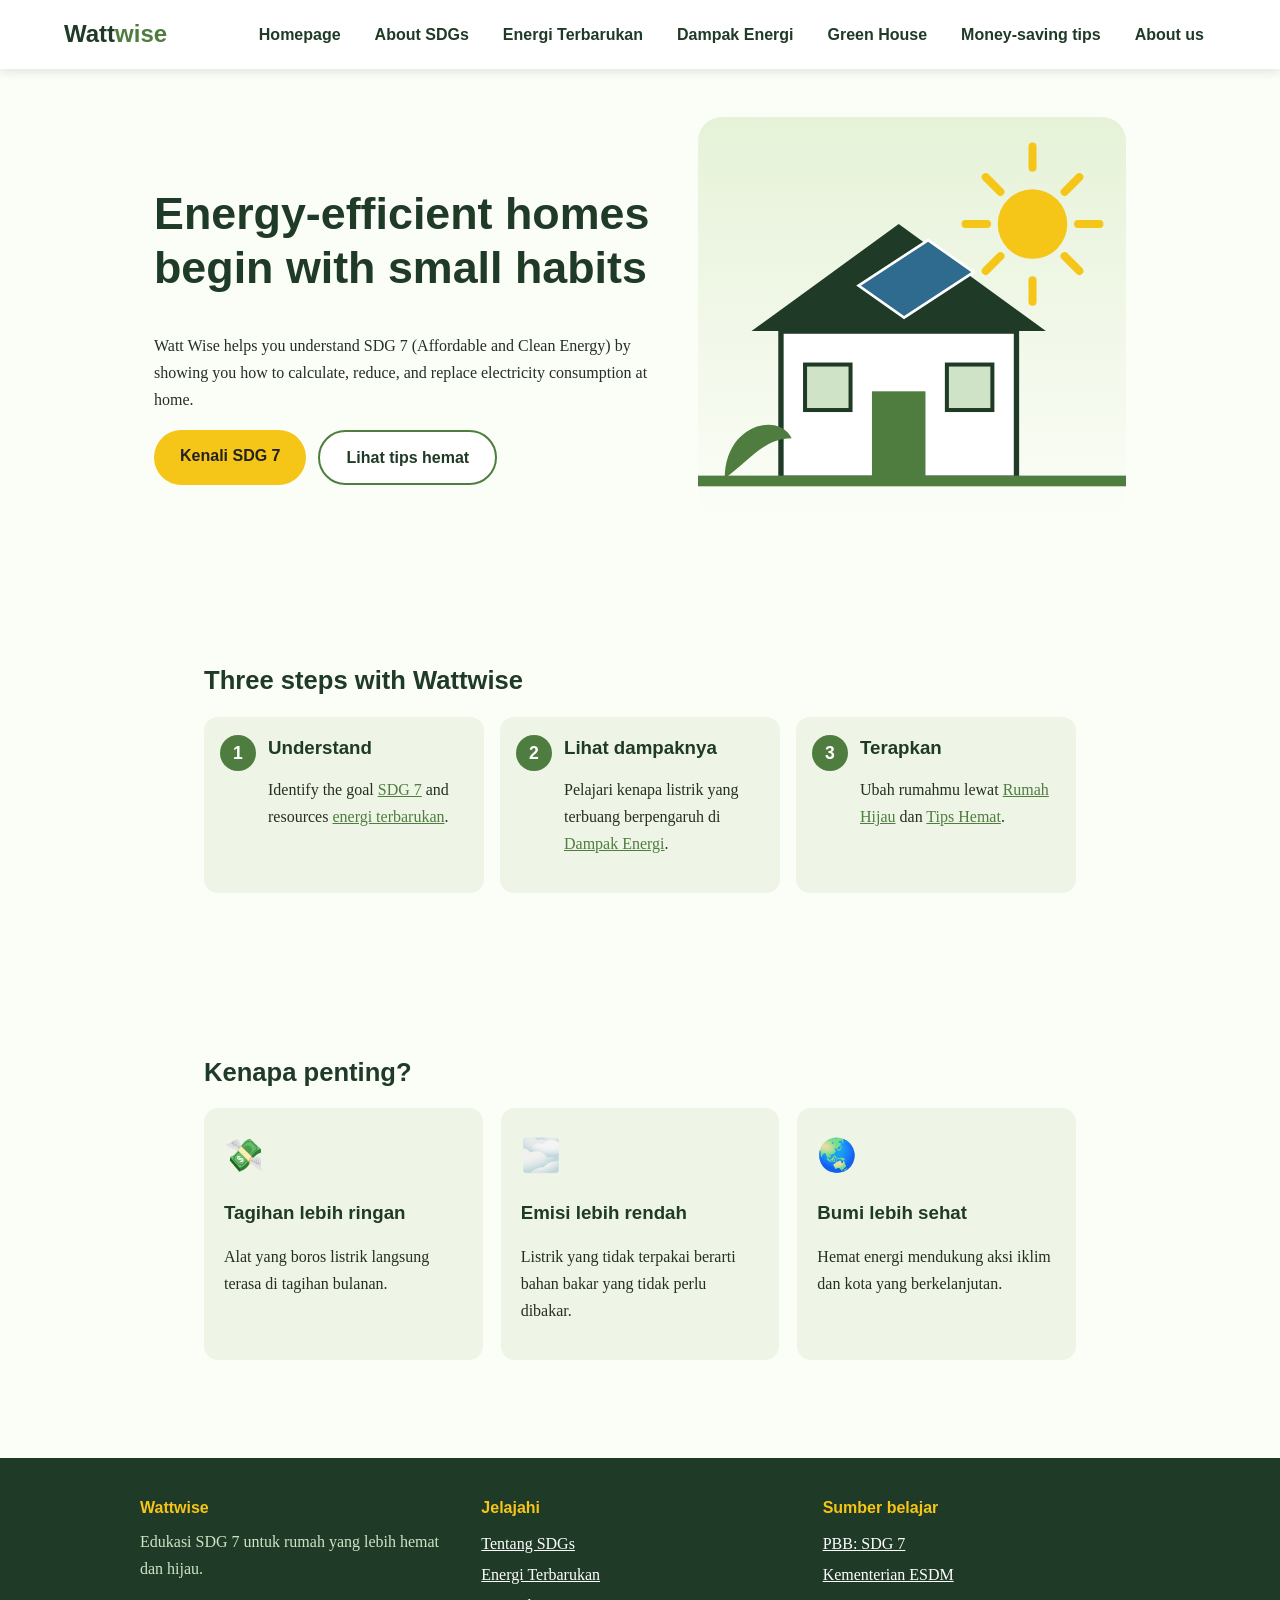
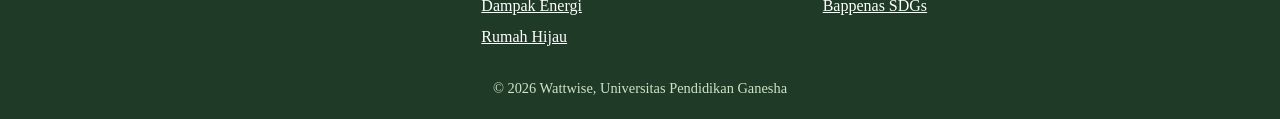
==== index.html @ ba2c08fd "spasi + english" ====
<!DOCTYPE html>
<html lang="eng">

<head>
    <meta charset="UTF-8">
    <meta name="viewport" content="width=device-width, initial-scale=1">
    <title>Homepage | Wattwise</title>
    <link rel="stylesheet" href="global.css">
    <link rel="stylesheet" href="home.css">
</head>

<body>
  <header class="nav">
    <a class="logo" href="index.html">Watt<span>wise</span></a>
    <input type="checkbox" id="mn" aria-label="Buka menu">
    <label for="mn" class="burger">☰ Menu</label>
    <nav>
      <a href="index.html">Homepage</a>
      <a href="tentang-sdg.html">About SDGs</a>
      <a href="energi-terbarukan.html">Energi Terbarukan</a>
      <a href="dampak.html">Dampak Energi</a>
      <a href="rumah-hijau.html">Green House</a>
      <a href="tips.html">Money-saving tips</a>
      <a href="tentang.html">About us</a>
    </nav>
  </header>

  <main>
    <section class="hero">
      <div class="ht">
        <h1>Energy-efficient homes begin with small habits</h1>
        <p>
          Watt Wise helps you understand SDG 7 (Affordable and Clean Energy)
          by showing you how to calculate, reduce, and replace electricity consumption at home.
        </p>
        <div class="pilih start">
          <a class="btn" href="tentang-sdg.html">Kenali SDG 7</a>
          <a class="btn alt" href="tips.html">Lihat tips hemat</a>
        </div>
      </div>

      <svg class="art" viewBox="0 0 320 300" role="img" aria-label="Rumah dengan panel surya, matahari, dan daun">
        <g class="rays" stroke="#f5c518" stroke-width="6" stroke-linecap="round">
          <line x1="250" y1="22" x2="250" y2="38" />
          <line x1="250" y1="122" x2="250" y2="138" />
          <line x1="200" y1="80" x2="216" y2="80" />
          <line x1="284" y1="80" x2="300" y2="80" />
          <line x1="215" y1="45" x2="226" y2="56" />
          <line x1="274" y1="104" x2="285" y2="115" />
          <line x1="285" y1="45" x2="274" y2="56" />
          <line x1="226" y1="104" x2="215" y2="115" />
        </g>
        <circle cx="250" cy="80" r="26" fill="#f5c518" />
        <polygon points="40,160 150,80 260,160" fill="#1f3a26" />
        <polygon points="120,126 172,92 206,116 154,150" fill="#2f6b8f" stroke="#fff" stroke-width="2" />
        <rect x="62" y="160" width="176" height="110" fill="#fff" stroke="#1f3a26" stroke-width="4" />
        <rect x="130" y="205" width="40" height="65" fill="#4f7d3f" />
        <rect x="80" y="185" width="34" height="34" fill="#cfe3c6" stroke="#1f3a26" stroke-width="3" />
        <rect x="186" y="185" width="34" height="34" fill="#cfe3c6" stroke="#1f3a26" stroke-width="3" />
        <path d="M20 270 C20 230 60 220 70 240 C50 240 40 255 20 270Z" fill="#4f7d3f" />
        <rect x="0" y="268" width="320" height="8" fill="#4f7d3f" />
      </svg>
    </section>

    <section>
      <h2>Three steps with Wattwise</h2>
      <ol class="steps">
        <li>
          <h3>Understand</h3>
          <p>
            Identify the goal <a href="tentang-sdg.html">SDG 7</a> and resources
            <a href="energi-terbarukan.html">energi terbarukan</a>.
          </p>
        </li>
        <li>
          <h3>Lihat dampaknya</h3>
          <p>Pelajari kenapa listrik yang terbuang berpengaruh di <a href="dampak.html">Dampak Energi</a>.</p>
        </li>
        <li>
          <h3>Terapkan</h3>
          <p>
            Ubah rumahmu lewat <a href="rumah-hijau.html">Rumah Hijau</a> dan
            <a href="tips.html">Tips Hemat</a>.
          </p>
        </li>
      </ol>
    </section>

    <section>
      <h2>Kenapa penting?</h2>
      <div class="grid">
        <div class="card">
          <span class="ico">💸</span>
          <h3>Tagihan lebih ringan</h3>
          <p>Alat yang boros listrik langsung terasa di tagihan bulanan.</p>
        </div>
        <div class="card">
          <span class="ico">🌫️</span>
          <h3>Emisi lebih rendah</h3>
          <p>Listrik yang tidak terpakai berarti bahan bakar yang tidak perlu dibakar.</p>
        </div>
        <div class="card">
          <span class="ico">🌏</span>
          <h3>Bumi lebih sehat</h3>
          <p>Hemat energi mendukung aksi iklim dan kota yang berkelanjutan.</p>
        </div>
      </div>
    </section>
  </main>

  <footer>
    <div class="fgrid">
      <div>
        <strong>Wattwise</strong>
        <p>Edukasi SDG 7 untuk rumah yang lebih hemat dan hijau.</p>
      </div>
      <div>
        <strong>Jelajahi</strong>
        <a href="tentang-sdg.html">Tentang SDGs</a>
        <a href="energi-terbarukan.html">Energi Terbarukan</a>
        <a href="dampak.html">Dampak Energi</a>
        <a href="rumah-hijau.html">Rumah Hijau</a>
      </div>
      <div>
        <strong>Sumber belajar</strong>
        <a href="https://sdgs.un.org/goals/goal7" target="_blank" rel="noopener">PBB: SDG 7</a>
        <a href="https://www.esdm.go.id" target="_blank" rel="noopener">Kementerian ESDM</a>
        <a href="https://sdgs.bappenas.go.id" target="_blank" rel="noopener">Bappenas SDGs</a>
      </div>
    </div>
    <p class="copy">© 2026 Wattwise, Universitas Pendidikan Ganesha</p>
  </footer>
</body>

</html>
---- global.css ----
:root{--g:#4f7d3f;--d:#1f3a26;--y:#f5c518;--l:#eef5e6;--c:#fbfdf7}
*{box-sizing:border-box}
body{margin:0;font-family:Georgia,serif;color:#243024;background:var(--c);line-height:1.7}
img,svg{max-width:100%;height:auto}
h1,h2,h3,.logo,nav a,.btn,.burger,summary{font-family:"Trebuchet MS",sans-serif}
h1,h2,h3{color:var(--d);line-height:1.2}
h1{font-size:2.3rem}
h2{font-size:1.6rem;margin-top:2em}
a{color:var(--g)}
.nav{display:flex;justify-content:space-between;align-items:center;flex-wrap:wrap;gap:8px;padding:14px 5%;background:#fff;position:sticky;top:0;z-index:100;box-shadow:0 2px 10px #1f3a2622}
.logo{font-weight:800;font-size:1.5rem;color:var(--d);text-decoration:none}
.logo span{color:var(--g)}
nav a{margin-left:6px;padding:8px 12px;border-radius:20px;color:var(--d);text-decoration:none;font-weight:600}
nav a:hover{background:var(--l)}
#mn,.burger{display:none}
.burger{cursor:pointer;font-weight:700;color:var(--d);padding:8px 14px;border:2px solid var(--g);border-radius:8px}
section{padding:48px 5%;max-width:1000px;margin:auto}
.btn{display:inline-block;background:var(--y);color:#222;padding:12px 26px;border:0;border-radius:30px;font-size:1rem;font-weight:700;text-decoration:none;cursor:pointer;transition:transform .15s,box-shadow .15s}
.btn:hover{transform:translateY(-2px);box-shadow:0 6px 14px #f5c51888}
.btn.alt{background:#fff;border:2px solid var(--g);color:var(--d)}
.note{background:var(--l);border-left:4px solid var(--g);padding:10px 14px;border-radius:0 8px 8px 0}
details{background:#fff;border:2px solid var(--l);border-radius:12px;margin:10px 0;padding:4px 16px}
details[open]{border-color:var(--g)}
summary{cursor:pointer;padding:10px 0;font-weight:600;color:var(--d)}
summary b{color:var(--g);margin-right:8px}
.ico{font-size:2rem;display:block}
footer{background:var(--d);color:#fff;padding:36px 5% 18px;margin-top:50px}
.fgrid{display:grid;grid-template-columns:repeat(auto-fit,minmax(200px,1fr));gap:24px;max-width:1000px;margin:auto}
footer strong{display:block;margin-bottom:6px;color:var(--y);font-family:"Trebuchet MS",sans-serif}
footer p{margin:0;color:#cfe3c6}
footer a{display:block;color:#fff;padding:2px 0}
.copy{text-align:center;margin-top:24px!important;font-size:.9rem}
a:focus-visible,button:focus-visible,input:focus-visible,summary:focus-visible,.burger:focus-visible{outline:3px solid var(--y);outline-offset:2px}
@media(max-width:860px){
 .burger{display:inline-block}
 .nav nav{display:none;width:100%;order:3}
 #mn:checked~nav{display:block}
 nav a{display:block;margin:0;padding:12px 0;border-radius:0;border-top:1px solid #dbe6d4}
 section{padding:32px 5%}
 h1{font-size:1.8rem}
}
---- home.css ----
.hero{display:grid;grid-template-columns:1.2fr 1fr;gap:30px;align-items:center;max-width:1100px}
.hero h1{font-size:2.8rem}
.start{justify-content:flex-start!important}
.art{width:100%;background:linear-gradient(#e6f2d8,#fbfdf7);border-radius:24px}
.rays{transform-box:fill-box;transform-origin:center;animation:putar 24s linear infinite}
@keyframes putar{to{transform:rotate(360deg)}}
.steps{list-style:none;padding:0;display:grid;grid-template-columns:repeat(auto-fit,minmax(220px,1fr));gap:16px;counter-reset:s}
.steps li{counter-increment:s;background:var(--l);border-radius:14px;padding:20px 20px 20px 64px;position:relative}
.steps li::before{content:counter(s);position:absolute;left:16px;top:18px;width:36px;height:36px;border-radius:50%;background:var(--g);color:#fff;display:grid;place-items:center;font:700 1.1rem "Trebuchet MS",sans-serif}
.steps h3{margin:0 0 4px}
.grid{display:grid;grid-template-columns:repeat(auto-fit,minmax(220px,1fr));gap:18px}
.card{background:var(--l);border-radius:14px;padding:20px;transition:transform .2s}
.card:hover{transform:translateY(-4px)}
.ajak{text-align:center;background:var(--l);border-radius:16px;margin:20px auto}
.pilih{display:flex;gap:12px;justify-content:center;flex-wrap:wrap}
@media(max-width:700px){.hero{grid-template-columns:1fr}.hero h1{font-size:2rem}.art{max-width:360px;margin:auto}}
@media(prefers-reduced-motion:reduce){.rays{animation:none}.card:hover,.btn:hover{transform:none}}
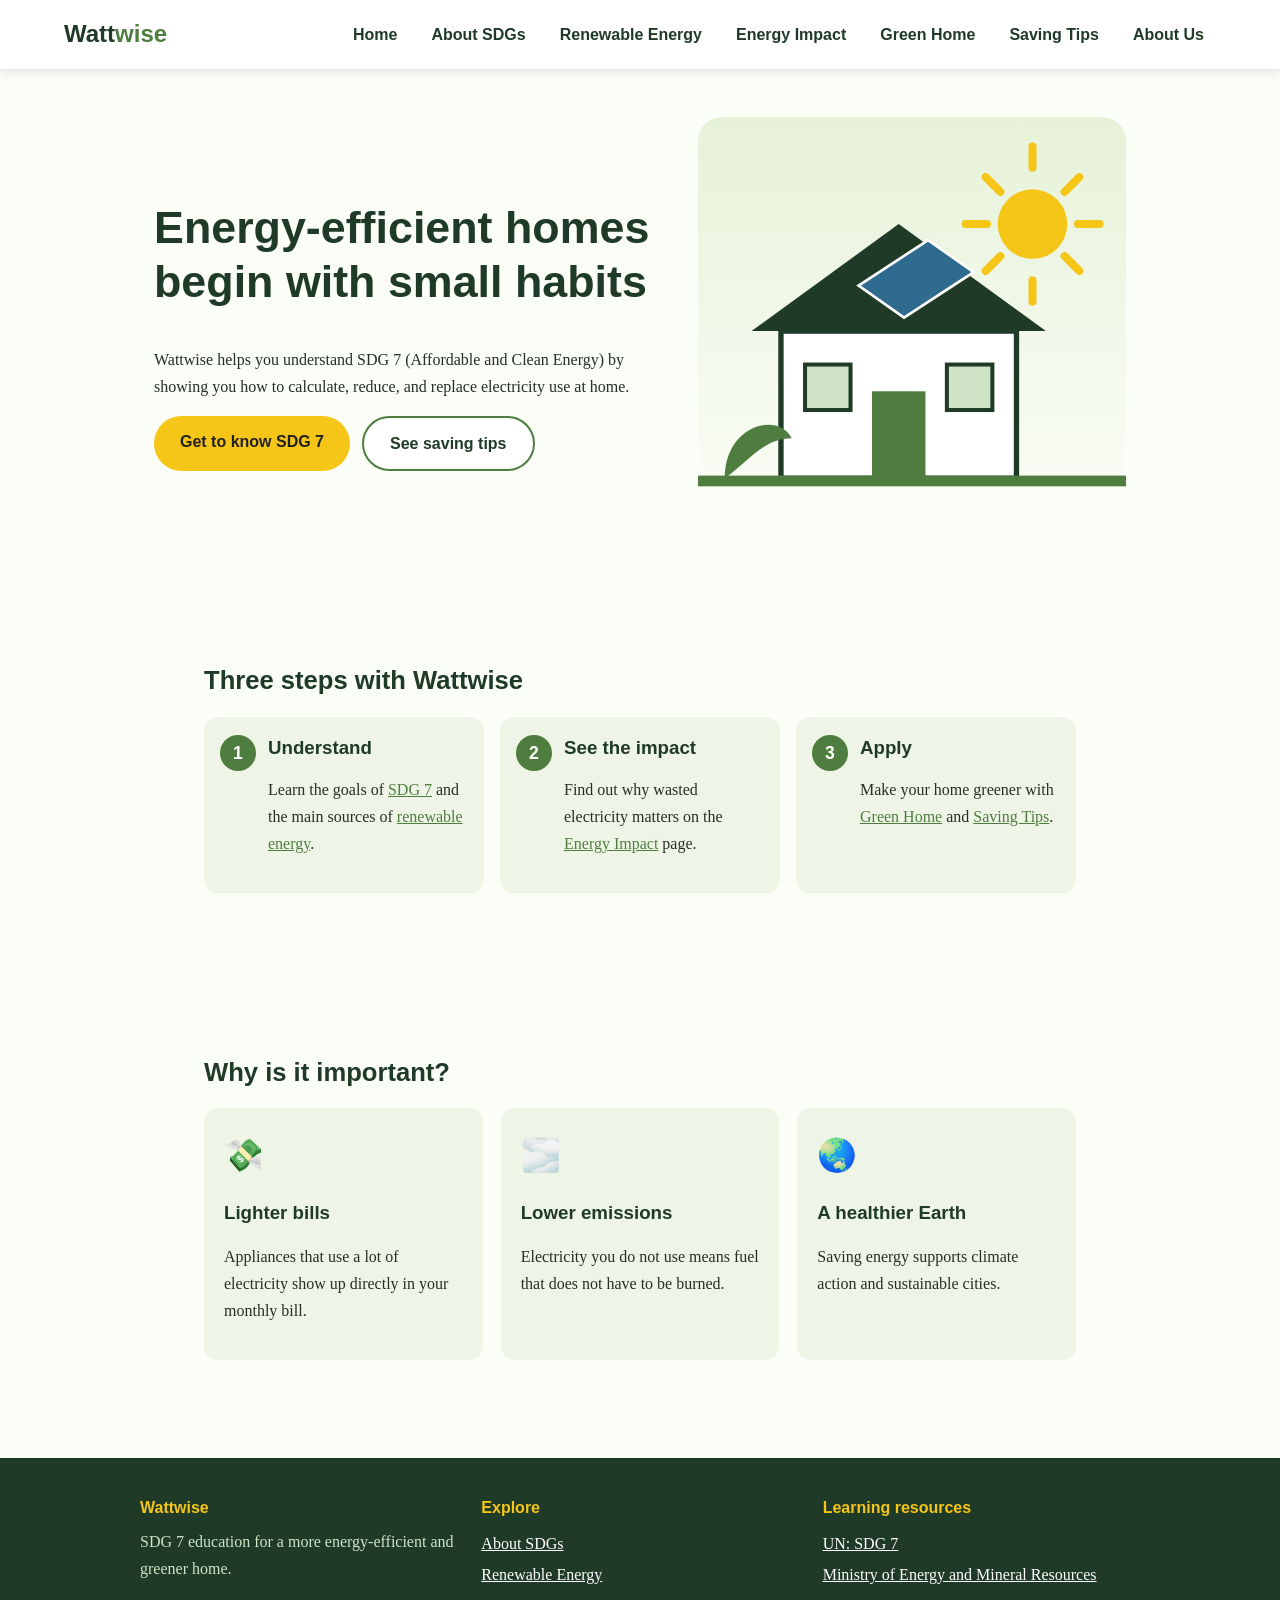
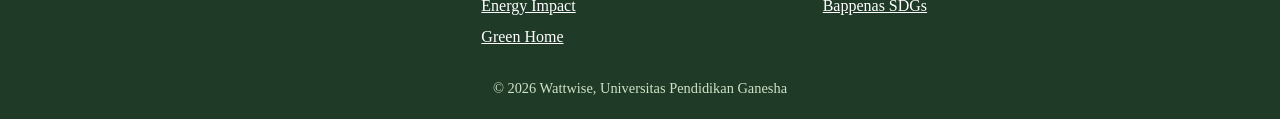
==== commit 39f08459: "translate homepage" ====
--- a/index.html
+++ b/index.html
@@ -1,27 +1,27 @@
 <!DOCTYPE html>
-<html lang="eng">
+<html lang="en">
 
 <head>
-    <meta charset="UTF-8">
-    <meta name="viewport" content="width=device-width, initial-scale=1">
-    <title>Homepage | Wattwise</title>
-    <link rel="stylesheet" href="global.css">
-    <link rel="stylesheet" href="home.css">
+  <meta charset="UTF-8">
+  <meta name="viewport" content="width=device-width, initial-scale=1">
+  <title>Home | Wattwise</title>
+  <link rel="stylesheet" href="global.css">
+  <link rel="stylesheet" href="home.css">
 </head>
 
 <body>
   <header class="nav">
     <a class="logo" href="index.html">Watt<span>wise</span></a>
-    <input type="checkbox" id="mn" aria-label="Buka menu">
+    <input type="checkbox" id="mn" aria-label="Open menu">
     <label for="mn" class="burger">☰ Menu</label>
     <nav>
-      <a href="index.html">Homepage</a>
+      <a href="index.html">Home</a>
       <a href="tentang-sdg.html">About SDGs</a>
-      <a href="energi-terbarukan.html">Energi Terbarukan</a>
-      <a href="dampak.html">Dampak Energi</a>
-      <a href="rumah-hijau.html">Green House</a>
-      <a href="tips.html">Money-saving tips</a>
-      <a href="tentang.html">About us</a>
+      <a href="energi-terbarukan.html">Renewable Energy</a>
+      <a href="dampak.html">Energy Impact</a>
+      <a href="rumah-hijau.html">Green Home</a>
+      <a href="tips.html">Saving Tips</a>
+      <a href="tentang.html">About Us</a>
     </nav>
   </header>
 
@@ -30,16 +30,16 @@
       <div class="ht">
         <h1>Energy-efficient homes begin with small habits</h1>
         <p>
-          Watt Wise helps you understand SDG 7 (Affordable and Clean Energy)
-          by showing you how to calculate, reduce, and replace electricity consumption at home.
+          Wattwise helps you understand SDG 7 (Affordable and Clean Energy)
+          by showing you how to calculate, reduce, and replace electricity use at home.
         </p>
         <div class="pilih start">
-          <a class="btn" href="tentang-sdg.html">Kenali SDG 7</a>
-          <a class="btn alt" href="tips.html">Lihat tips hemat</a>
+          <a class="btn" href="tentang-sdg.html">Get to know SDG 7</a>
+          <a class="btn alt" href="tips.html">See saving tips</a>
         </div>
       </div>
 
-      <svg class="art" viewBox="0 0 320 300" role="img" aria-label="Rumah dengan panel surya, matahari, dan daun">
+      <svg class="art" viewBox="0 0 320 300" role="img" aria-label="A house with solar panels, a sun, and a leaf">
         <g class="rays" stroke="#f5c518" stroke-width="6" stroke-linecap="round">
           <line x1="250" y1="22" x2="250" y2="38" />
           <line x1="250" y1="122" x2="250" y2="138" />
@@ -68,41 +68,41 @@
         <li>
           <h3>Understand</h3>
           <p>
-            Identify the goal <a href="tentang-sdg.html">SDG 7</a> and resources
-            <a href="energi-terbarukan.html">energi terbarukan</a>.
+            Learn the goals of <a href="tentang-sdg.html">SDG 7</a> and the main sources of
+            <a href="energi-terbarukan.html">renewable energy</a>.
           </p>
         </li>
         <li>
-          <h3>Lihat dampaknya</h3>
-          <p>Pelajari kenapa listrik yang terbuang berpengaruh di <a href="dampak.html">Dampak Energi</a>.</p>
+          <h3>See the impact</h3>
+          <p>Find out why wasted electricity matters on the <a href="dampak.html">Energy Impact</a> page.</p>
         </li>
         <li>
-          <h3>Terapkan</h3>
+          <h3>Apply</h3>
           <p>
-            Ubah rumahmu lewat <a href="rumah-hijau.html">Rumah Hijau</a> dan
-            <a href="tips.html">Tips Hemat</a>.
+            Make your home greener with <a href="rumah-hijau.html">Green Home</a> and
+            <a href="tips.html">Saving Tips</a>.
           </p>
         </li>
       </ol>
     </section>
 
     <section>
-      <h2>Kenapa penting?</h2>
+      <h2>Why is it important?</h2>
       <div class="grid">
         <div class="card">
           <span class="ico">💸</span>
-          <h3>Tagihan lebih ringan</h3>
-          <p>Alat yang boros listrik langsung terasa di tagihan bulanan.</p>
+          <h3>Lighter bills</h3>
+          <p>Appliances that use a lot of electricity show up directly in your monthly bill.</p>
         </div>
         <div class="card">
           <span class="ico">🌫️</span>
-          <h3>Emisi lebih rendah</h3>
-          <p>Listrik yang tidak terpakai berarti bahan bakar yang tidak perlu dibakar.</p>
+          <h3>Lower emissions</h3>
+          <p>Electricity you do not use means fuel that does not have to be burned.</p>
         </div>
         <div class="card">
           <span class="ico">🌏</span>
-          <h3>Bumi lebih sehat</h3>
-          <p>Hemat energi mendukung aksi iklim dan kota yang berkelanjutan.</p>
+          <h3>A healthier Earth</h3>
+          <p>Saving energy supports climate action and sustainable cities.</p>
         </div>
       </div>
     </section>
@@ -112,19 +112,19 @@
     <div class="fgrid">
       <div>
         <strong>Wattwise</strong>
-        <p>Edukasi SDG 7 untuk rumah yang lebih hemat dan hijau.</p>
+        <p>SDG 7 education for a more energy-efficient and greener home.</p>
       </div>
       <div>
-        <strong>Jelajahi</strong>
-        <a href="tentang-sdg.html">Tentang SDGs</a>
-        <a href="energi-terbarukan.html">Energi Terbarukan</a>
-        <a href="dampak.html">Dampak Energi</a>
-        <a href="rumah-hijau.html">Rumah Hijau</a>
+        <strong>Explore</strong>
+        <a href="tentang-sdg.html">About SDGs</a>
+        <a href="energi-terbarukan.html">Renewable Energy</a>
+        <a href="dampak.html">Energy Impact</a>
+        <a href="rumah-hijau.html">Green Home</a>
       </div>
       <div>
-        <strong>Sumber belajar</strong>
-        <a href="https://sdgs.un.org/goals/goal7" target="_blank" rel="noopener">PBB: SDG 7</a>
-        <a href="https://www.esdm.go.id" target="_blank" rel="noopener">Kementerian ESDM</a>
+        <strong>Learning resources</strong>
+        <a href="https://sdgs.un.org/goals/goal7" target="_blank" rel="noopener">UN: SDG 7</a>
+        <a href="https://www.esdm.go.id" target="_blank" rel="noopener">Ministry of Energy and Mineral Resources</a>
         <a href="https://sdgs.bappenas.go.id" target="_blank" rel="noopener">Bappenas SDGs</a>
       </div>
     </div>
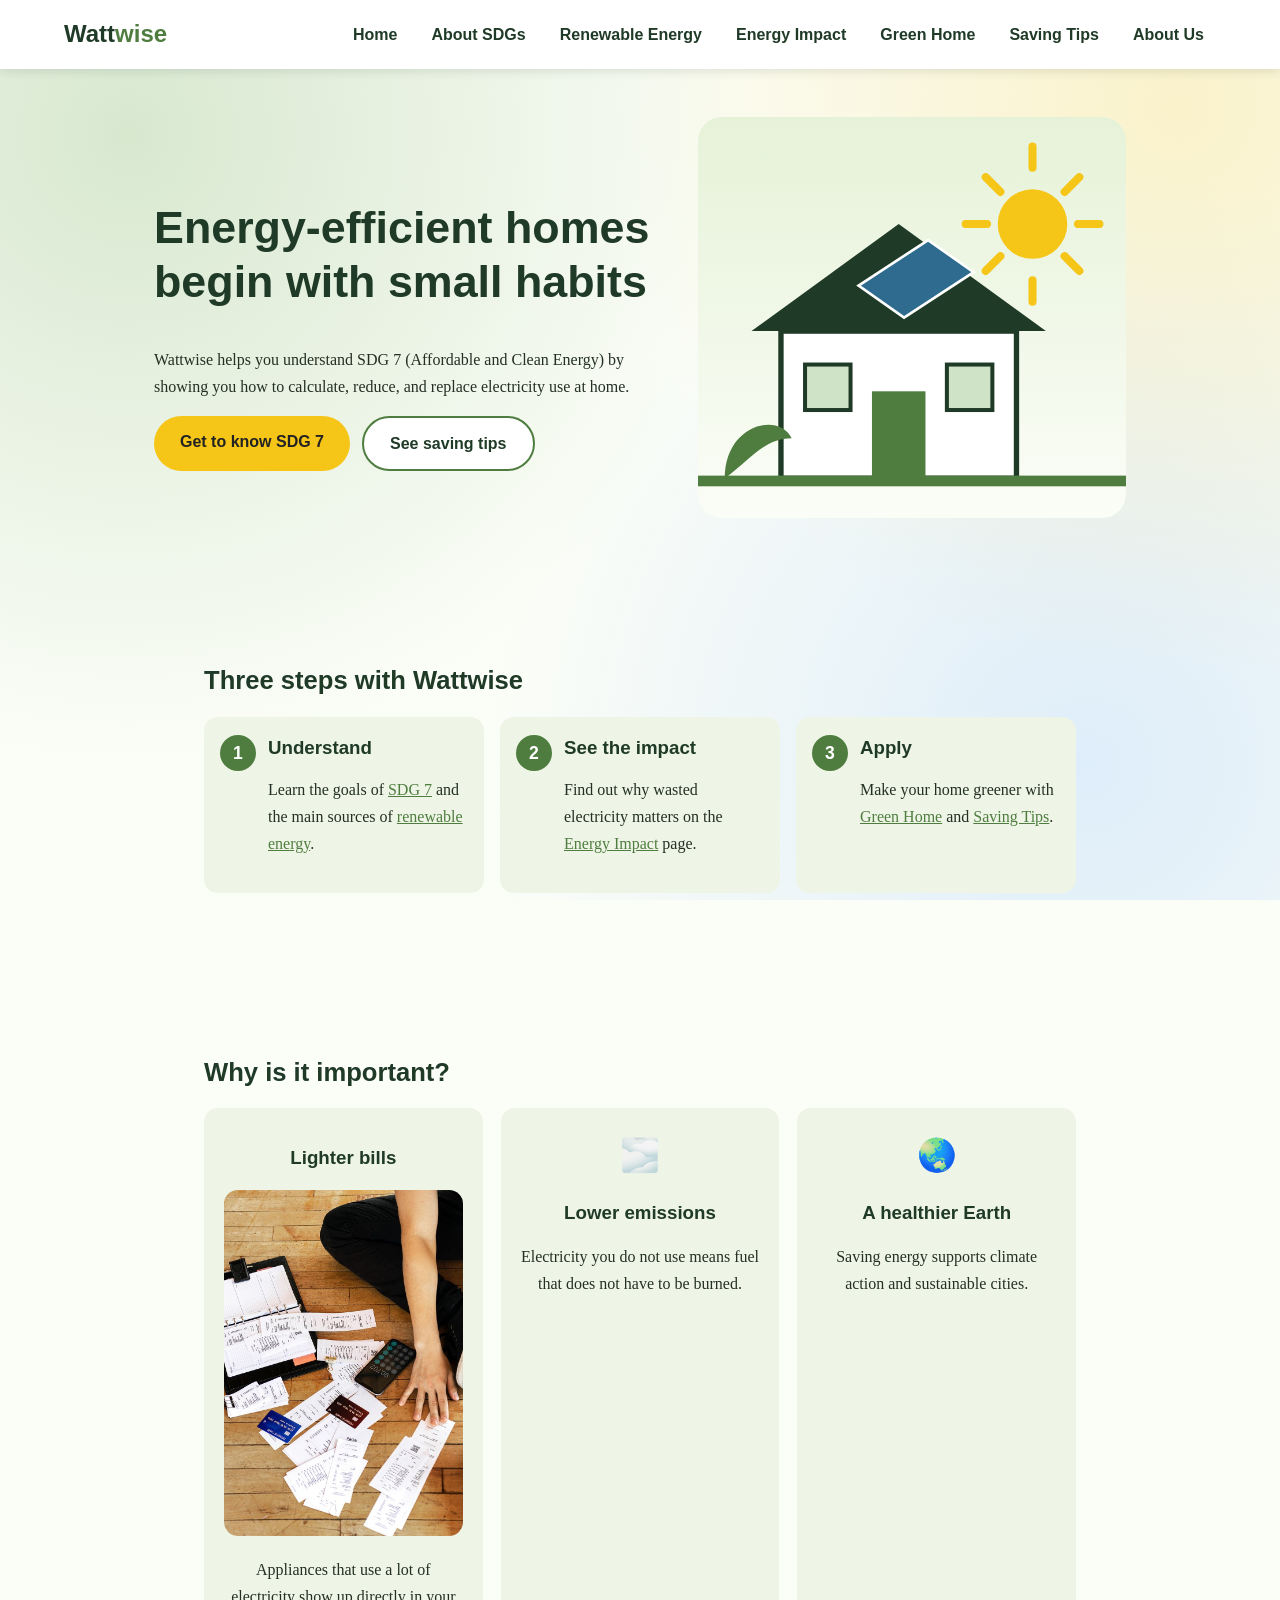
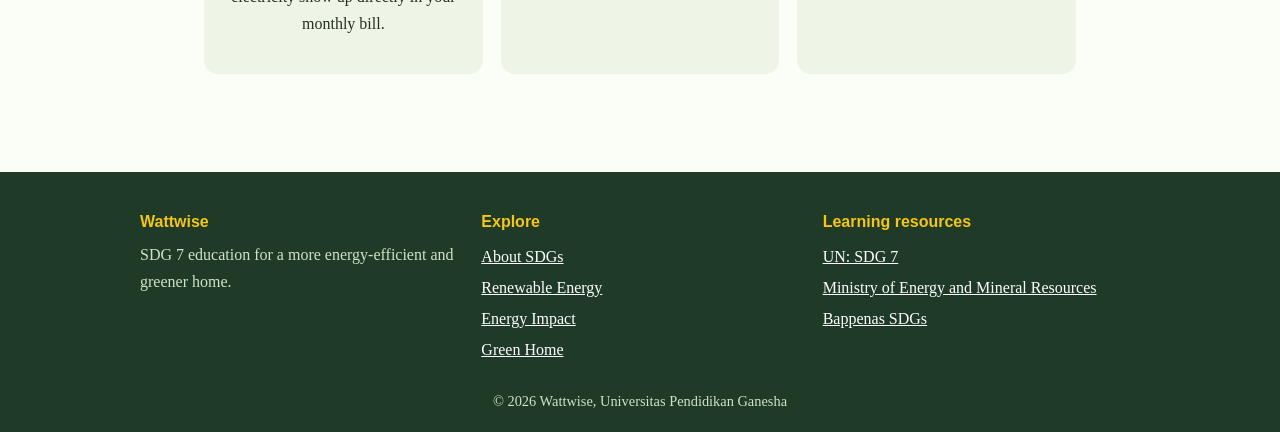
==== commit 133e0245: "tambah gambar" ====
--- a/index.html
+++ b/index.html
@@ -90,8 +90,8 @@
       <h2>Why is it important?</h2>
       <div class="grid">
         <div class="card">
-          <span class="ico">💸</span>
           <h3>Lighter bills</h3>
+          <img class="foto" src="pay bills.jpg" alt="pay bills">
           <p>Appliances that use a lot of electricity show up directly in your monthly bill.</p>
         </div>
         <div class="card">
--- a/home.css
+++ b/home.css
@@ -1,17 +1,150 @@
-.hero{display:grid;grid-template-columns:1.2fr 1fr;gap:30px;align-items:center;max-width:1100px}
-.hero h1{font-size:2.8rem}
-.start{justify-content:flex-start!important}
-.art{width:100%;background:linear-gradient(#e6f2d8,#fbfdf7);border-radius:24px}
-.rays{transform-box:fill-box;transform-origin:center;animation:putar 24s linear infinite}
-@keyframes putar{to{transform:rotate(360deg)}}
-.steps{list-style:none;padding:0;display:grid;grid-template-columns:repeat(auto-fit,minmax(220px,1fr));gap:16px;counter-reset:s}
-.steps li{counter-increment:s;background:var(--l);border-radius:14px;padding:20px 20px 20px 64px;position:relative}
-.steps li::before{content:counter(s);position:absolute;left:16px;top:18px;width:36px;height:36px;border-radius:50%;background:var(--g);color:#fff;display:grid;place-items:center;font:700 1.1rem "Trebuchet MS",sans-serif}
-.steps h3{margin:0 0 4px}
-.grid{display:grid;grid-template-columns:repeat(auto-fit,minmax(220px,1fr));gap:18px}
-.card{background:var(--l);border-radius:14px;padding:20px;transition:transform .2s}
-.card:hover{transform:translateY(-4px)}
-.ajak{text-align:center;background:var(--l);border-radius:16px;margin:20px auto}
-.pilih{display:flex;gap:12px;justify-content:center;flex-wrap:wrap}
-@media(max-width:700px){.hero{grid-template-columns:1fr}.hero h1{font-size:2rem}.art{max-width:360px;margin:auto}}
-@media(prefers-reduced-motion:reduce){.rays{animation:none}.card:hover,.btn:hover{transform:none}}
+body {
+  background:
+    radial-gradient(circle at 10% 15%, rgba(207, 227, 198, 0.8), transparent 45%),
+    radial-gradient(circle at 92% 12%, rgba(245, 197, 24, 0.2), transparent 40%),
+    radial-gradient(circle at 85% 85%, rgba(168, 208, 255, 0.35), transparent 45%),
+    #fbfdf7;
+  background-attachment: fixed;
+}
+/* ===== Hero ===== */
+.hero {
+  display: grid;
+  grid-template-columns: 1.2fr 1fr;
+  gap: 30px;
+  align-items: center;
+  max-width: 1100px;
+}
+
+.hero h1 {
+  font-size: 2.8rem;
+}
+
+.start {
+  justify-content: flex-start !important;
+}
+
+.art {
+  width: 100%;
+  background: linear-gradient(#e6f2d8, #fbfdf7);
+  border-radius: 24px;
+}
+
+/* Rotating sun rays */
+.rays {
+  transform-box: fill-box;
+  transform-origin: center;
+  animation: putar 24s linear infinite;
+}
+
+@keyframes putar {
+  to {
+    transform: rotate(360deg);
+  }
+}
+
+/* ===== Three steps ===== */
+.steps {
+  list-style: none;
+  padding: 0;
+  display: grid;
+  grid-template-columns: repeat(auto-fit, minmax(220px, 1fr));
+  gap: 16px;
+  counter-reset: s;
+}
+
+.steps li {
+  counter-increment: s;
+  background: var(--l);
+  border-radius: 14px;
+  padding: 20px 20px 20px 64px;
+  position: relative;
+}
+
+.steps li::before {
+  content: counter(s);
+  position: absolute;
+  left: 16px;
+  top: 18px;
+  width: 36px;
+  height: 36px;
+  border-radius: 50%;
+  background: var(--g);
+  color: #fff;
+  display: grid;
+  place-items: center;
+  font: 700 1.1rem "Trebuchet MS", sans-serif;
+}
+
+.steps h3 {
+  margin: 0 0 4px;
+}
+
+/* ===== Why it matters (cards) ===== */
+.grid {
+  display: grid;
+  grid-template-columns: repeat(auto-fit, minmax(220px, 1fr));
+  gap: 18px;
+}
+
+.foto {
+  width: 100%;
+  max-width: 480px;
+  border-radius: 14px;
+  display: block;
+  margin: 20px 0;
+}
+
+.card {
+  background: var(--l);
+  border-radius: 14px;
+  padding: 20px;
+  transition: transform 0.2s;
+  text-align: center;
+}
+
+.card:hover {
+  transform: translateY(-4px);
+}
+
+/* ===== Call-to-action box and buttons row ===== */
+.ajak {
+  text-align: center;
+  background: var(--l);
+  border-radius: 16px;
+  margin: 20px auto;
+}
+
+.pilih {
+  display: flex;
+  gap: 12px;
+  justify-content: center;
+  flex-wrap: wrap;
+}
+
+/* ===== Responsive ===== */
+@media (max-width: 700px) {
+  .hero {
+    grid-template-columns: 1fr;
+  }
+
+  .hero h1 {
+    font-size: 2rem;
+  }
+
+  .art {
+    max-width: 360px;
+    margin: auto;
+  }
+}
+
+/* ===== Accessibility: reduce motion ===== */
+@media (prefers-reduced-motion: reduce) {
+  .rays {
+    animation: none;
+  }
+
+  .card:hover,
+  .btn:hover {
+    transform: none;
+  }
+}
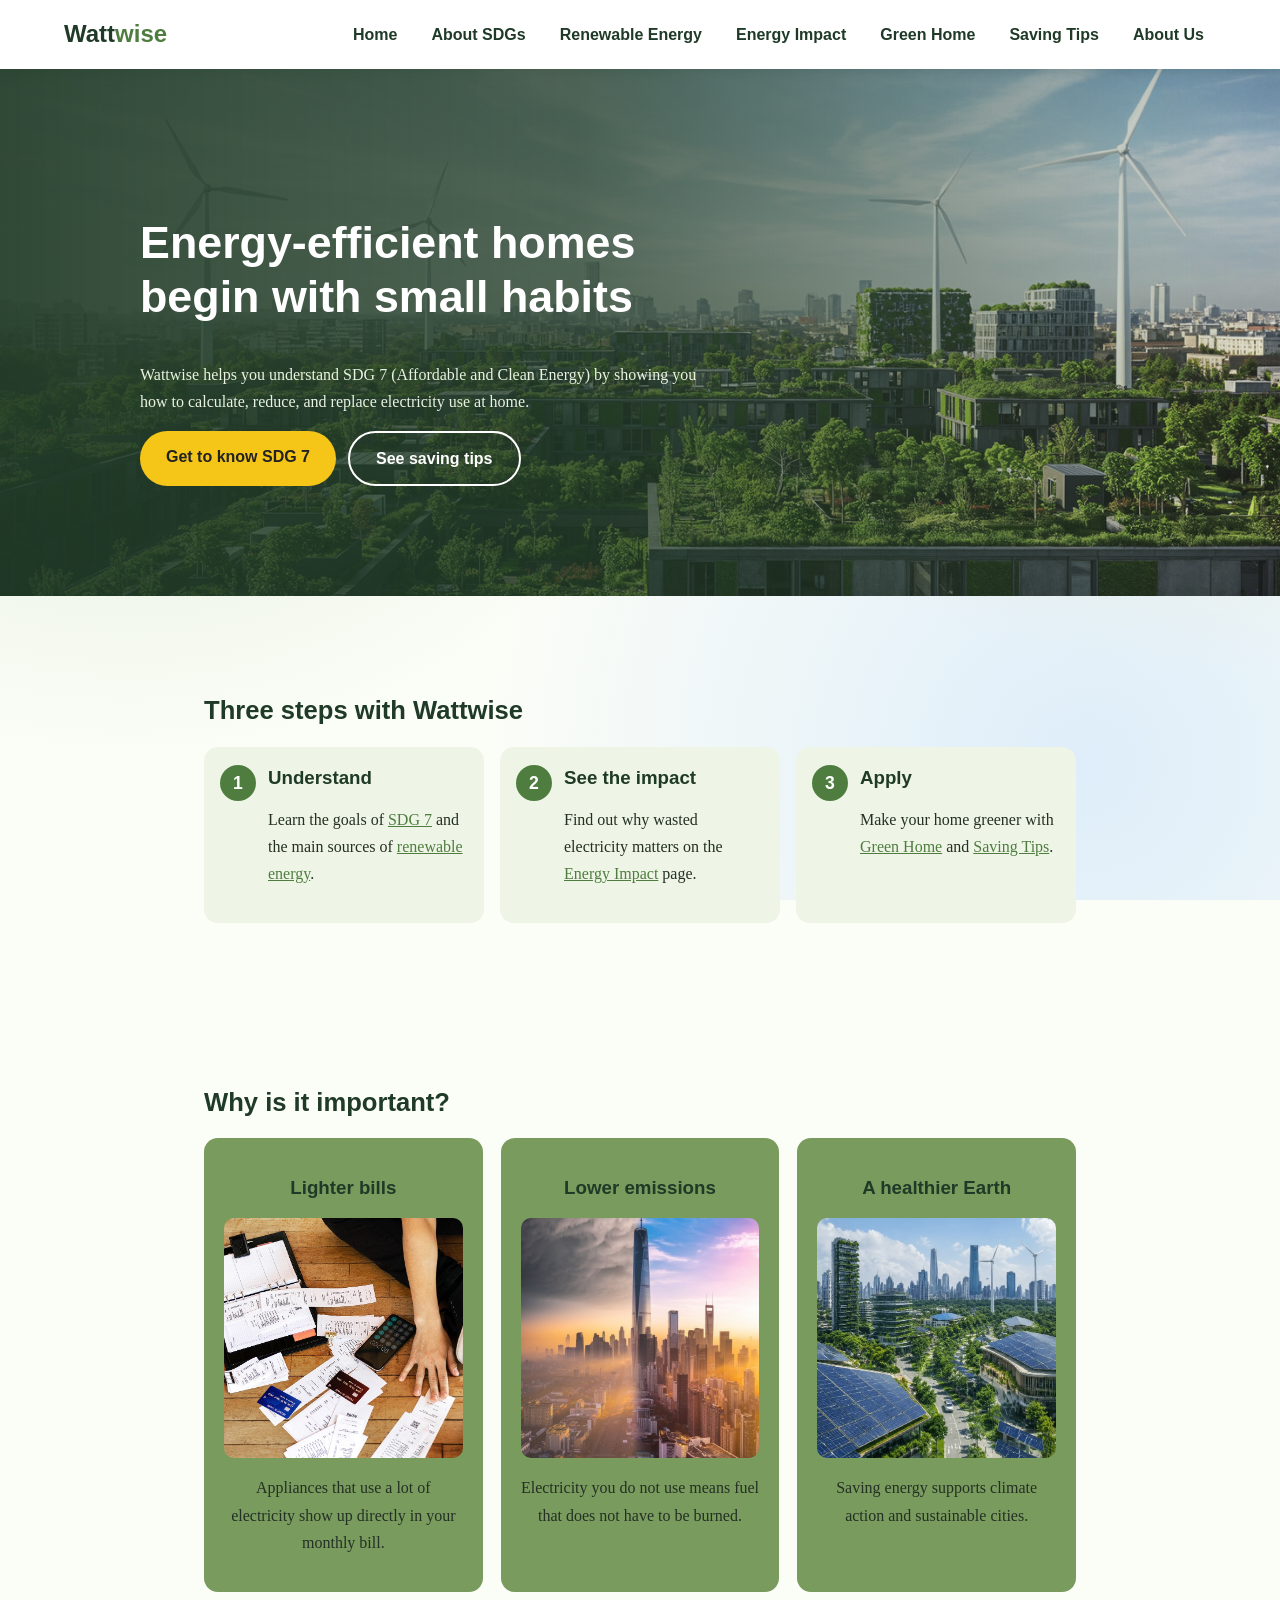
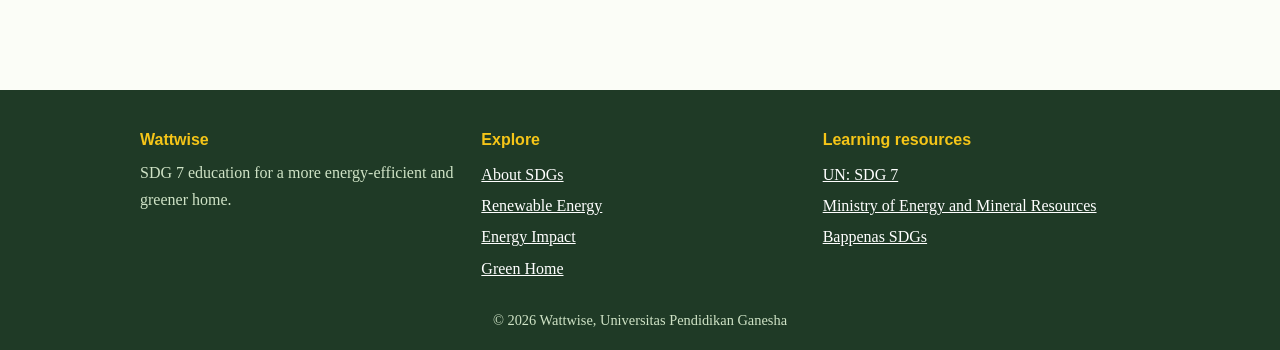
==== commit c15cf332: "background revision" ====
--- a/index.html
+++ b/index.html
@@ -38,28 +38,6 @@
           <a class="btn alt" href="tips.html">See saving tips</a>
         </div>
       </div>
-
-      <svg class="art" viewBox="0 0 320 300" role="img" aria-label="A house with solar panels, a sun, and a leaf">
-        <g class="rays" stroke="#f5c518" stroke-width="6" stroke-linecap="round">
-          <line x1="250" y1="22" x2="250" y2="38" />
-          <line x1="250" y1="122" x2="250" y2="138" />
-          <line x1="200" y1="80" x2="216" y2="80" />
-          <line x1="284" y1="80" x2="300" y2="80" />
-          <line x1="215" y1="45" x2="226" y2="56" />
-          <line x1="274" y1="104" x2="285" y2="115" />
-          <line x1="285" y1="45" x2="274" y2="56" />
-          <line x1="226" y1="104" x2="215" y2="115" />
-        </g>
-        <circle cx="250" cy="80" r="26" fill="#f5c518" />
-        <polygon points="40,160 150,80 260,160" fill="#1f3a26" />
-        <polygon points="120,126 172,92 206,116 154,150" fill="#2f6b8f" stroke="#fff" stroke-width="2" />
-        <rect x="62" y="160" width="176" height="110" fill="#fff" stroke="#1f3a26" stroke-width="4" />
-        <rect x="130" y="205" width="40" height="65" fill="#4f7d3f" />
-        <rect x="80" y="185" width="34" height="34" fill="#cfe3c6" stroke="#1f3a26" stroke-width="3" />
-        <rect x="186" y="185" width="34" height="34" fill="#cfe3c6" stroke="#1f3a26" stroke-width="3" />
-        <path d="M20 270 C20 230 60 220 70 240 C50 240 40 255 20 270Z" fill="#4f7d3f" />
-        <rect x="0" y="268" width="320" height="8" fill="#4f7d3f" />
-      </svg>
     </section>
 
     <section>
@@ -95,13 +73,13 @@
           <p>Appliances that use a lot of electricity show up directly in your monthly bill.</p>
         </div>
         <div class="card">
-          <span class="ico">🌫️</span>
           <h3>Lower emissions</h3>
+          <img class="foto" src="air polution.jpg" alt="air polution">
           <p>Electricity you do not use means fuel that does not have to be burned.</p>
         </div>
         <div class="card">
-          <span class="ico">🌏</span>
           <h3>A healthier Earth</h3>
+          <img class="foto" src="sustainable city.jpg" alt="air polution">
           <p>Saving energy supports climate action and sustainable cities.</p>
         </div>
       </div>
--- a/home.css
+++ b/home.css
@@ -1,3 +1,4 @@
+/* ===== Page background ===== */
 body {
   background:
     radial-gradient(circle at 10% 15%, rgba(207, 227, 198, 0.8), transparent 45%),
@@ -6,40 +7,41 @@
     #fbfdf7;
   background-attachment: fixed;
 }
+
 /* ===== Hero ===== */
 .hero {
-  display: grid;
-  grid-template-columns: 1.2fr 1fr;
-  gap: 30px;
+  display: flex;
   align-items: center;
-  max-width: 1100px;
+  min-height: 520px;
+  max-width: none;
+  margin: 0;
+  padding: 110px max(5%, calc((100vw - 1000px) / 2));
+  background:
+    linear-gradient(90deg, rgba(31, 58, 38, 0.92) 0%, rgba(31, 58, 38, 0.75) 45%, rgba(31, 58, 38, 0.1) 100%),
+    url("background.jpg") center / cover no-repeat;
+}
+
+.ht {
+  max-width: 560px;
 }
 
 .hero h1 {
   font-size: 2.8rem;
+  color: #fff;
+}
+
+.hero p {
+  color: #e8f3e0;
+}
+
+.hero .btn.alt {
+  background: transparent;
+  border-color: #fff;
+  color: #fff;
 }
 
 .start {
   justify-content: flex-start !important;
-}
-
-.art {
-  width: 100%;
-  background: linear-gradient(#e6f2d8, #fbfdf7);
-  border-radius: 24px;
-}
-
-/* Rotating sun rays */
-.rays {
-  transform-box: fill-box;
-  transform-origin: center;
-  animation: putar 24s linear infinite;
-}
-
-@keyframes putar {
-  to {
-    transform: rotate(360deg);
-  }
 }
 
 /* ===== Three steps ===== */
@@ -86,16 +88,8 @@
   gap: 18px;
 }
 
-.foto {
-  width: 100%;
-  max-width: 480px;
-  border-radius: 14px;
-  display: block;
-  margin: 20px 0;
-}
-
 .card {
-  background: var(--l);
+  background: #799b5e;
   border-radius: 14px;
   padding: 20px;
   transition: transform 0.2s;
@@ -106,14 +100,17 @@
   transform: translateY(-4px);
 }
 
-/* ===== Call-to-action box and buttons row ===== */
-.ajak {
-  text-align: center;
-  background: var(--l);
-  border-radius: 16px;
-  margin: 20px auto;
+.foto {
+  width: 100%;
+  height: 240px;
+  object-fit: cover;
+  object-position: center;
+  border-radius: 10px;
+  display: block;
+  margin: 8px 0;
 }
 
+/* ===== Buttons row ===== */
 .pilih {
   display: flex;
   gap: 12px;
@@ -124,25 +121,20 @@
 /* ===== Responsive ===== */
 @media (max-width: 700px) {
   .hero {
-    grid-template-columns: 1fr;
+    min-height: 420px;
+    padding: 70px 5%;
+    background:
+      linear-gradient(rgba(31, 58, 38, 0.8), rgba(31, 58, 38, 0.7)),
+      url("background.jpg") center / cover no-repeat;
   }
 
   .hero h1 {
     font-size: 2rem;
   }
-
-  .art {
-    max-width: 360px;
-    margin: auto;
-  }
 }
 
 /* ===== Accessibility: reduce motion ===== */
 @media (prefers-reduced-motion: reduce) {
-  .rays {
-    animation: none;
-  }
-
   .card:hover,
   .btn:hover {
     transform: none;
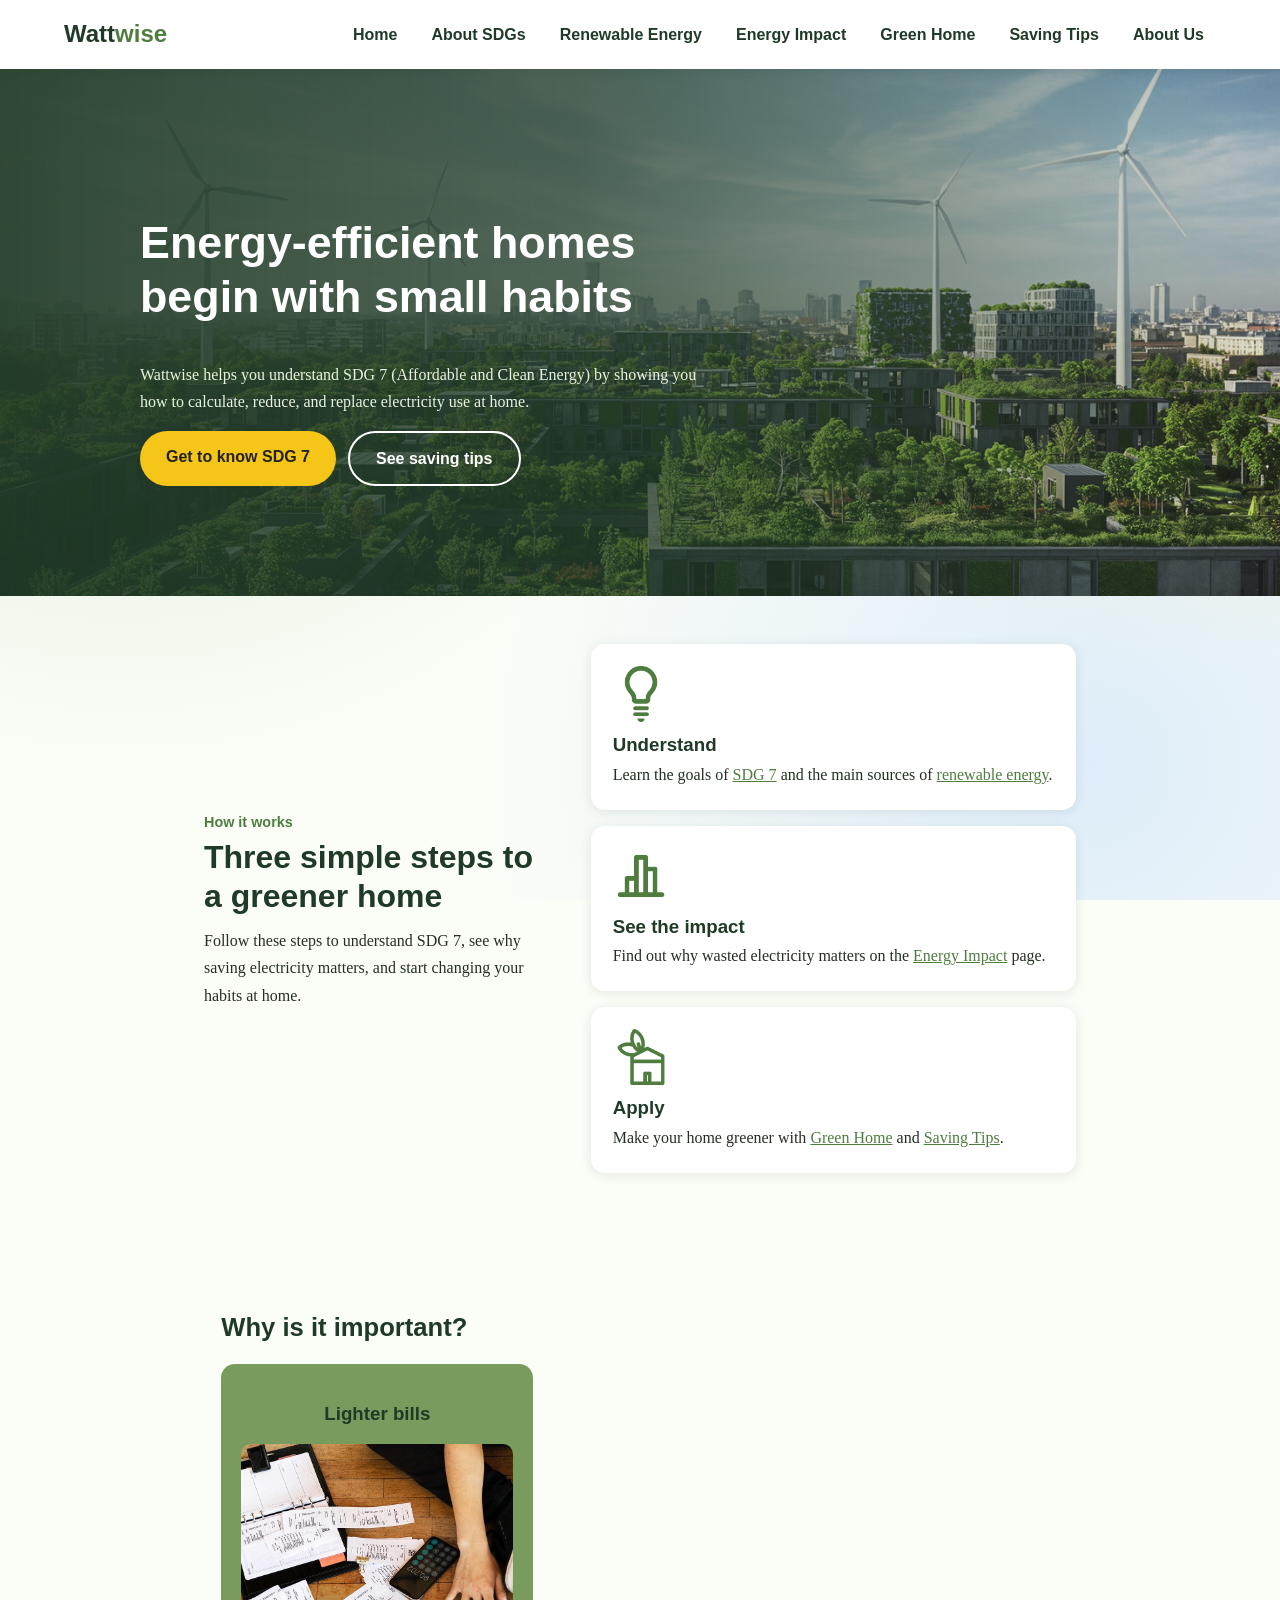
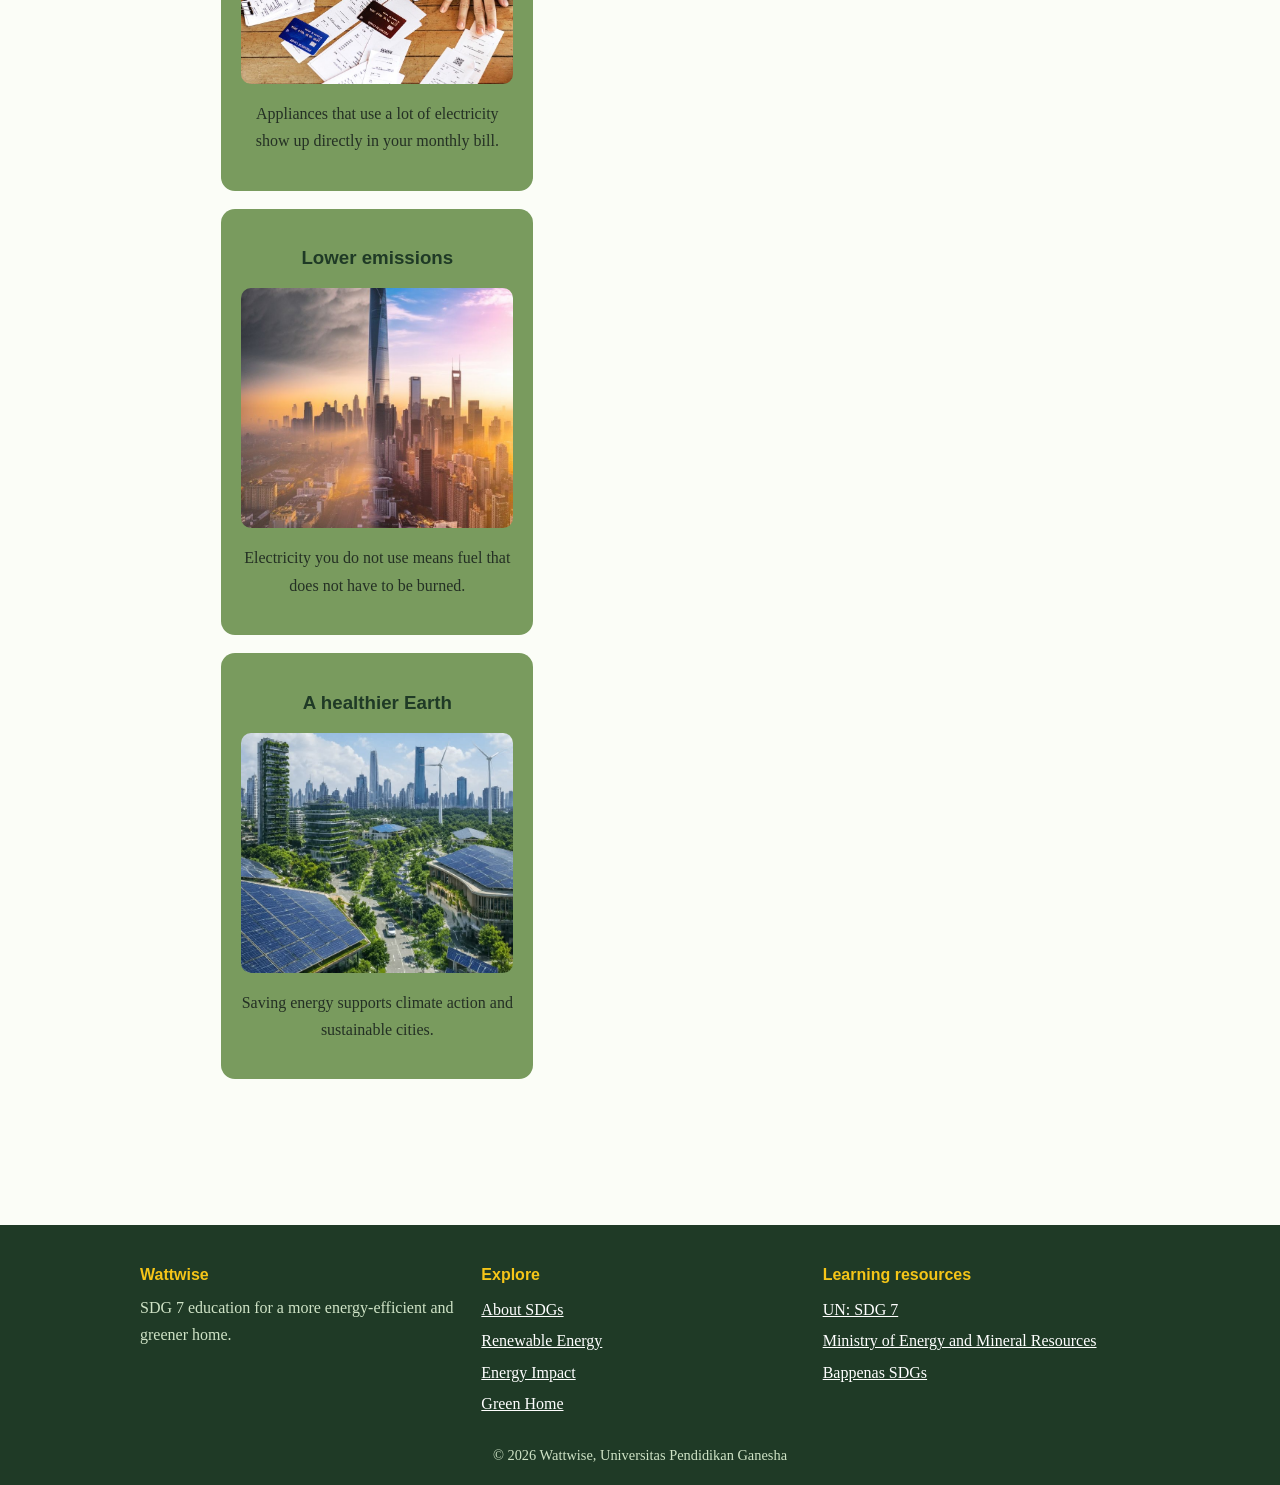
==== commit ba733652: "ubah tampilan ukuran homepage" ====
--- a/index.html
+++ b/index.html
@@ -40,10 +40,19 @@
       </div>
     </section>
 
-    <section>
-      <h2>Three steps with Wattwise</h2>
-      <ol class="steps">
+<section class="why">
+      <div class="why-text">
+        <span class="label">How it works</span>
+        <h2>Three simple steps to a greener home</h2>
+        <p>
+          Follow these steps to understand SDG 7, see why saving electricity matters,
+          and start changing your habits at home.
+        </p>
+      </div>
+
+<ol class="steps">
         <li>
+          <img class="vector" src="bulb icon.png" alt="">
           <h3>Understand</h3>
           <p>
             Learn the goals of <a href="tentang-sdg.html">SDG 7</a> and the main sources of
@@ -51,10 +60,12 @@
           </p>
         </li>
         <li>
+          <img class="vector" src="bar icon.png" alt="">
           <h3>See the impact</h3>
           <p>Find out why wasted electricity matters on the <a href="dampak.html">Energy Impact</a> page.</p>
         </li>
         <li>
+          <img class="vector" src="home icon.png" alt="">
           <h3>Apply</h3>
           <p>
             Make your home greener with <a href="rumah-hijau.html">Green Home</a> and
@@ -62,7 +73,6 @@
           </p>
         </li>
       </ol>
-    </section>
 
     <section>
       <h2>Why is it important?</h2>
--- a/home.css
+++ b/home.css
@@ -44,47 +44,71 @@
   justify-content: flex-start !important;
 }
 
-/* ===== Three steps ===== */
+/* ===== How it works (two-column layout) ===== */
+.why {
+  display: grid;
+  grid-template-columns: 1fr 1.4fr;
+  gap: 40px;
+  align-items: center;
+}
+
+.label {
+  display: inline-block;
+  margin-bottom: 8px;
+  color: var(--g);
+  font: 700 0.9rem "Trebuchet MS", sans-serif;
+}
+
+.why-text h2 {
+  margin: 0 0 12px;
+  font-size: 2rem;
+}
+
+.why-text p {
+  margin: 0;
+}
+
 .steps {
   list-style: none;
+  margin: 0;
   padding: 0;
   display: grid;
-  grid-template-columns: repeat(auto-fit, minmax(220px, 1fr));
+  grid-template-columns: 1fr 1fr;
   gap: 16px;
   counter-reset: s;
 }
 
 .steps li {
   counter-increment: s;
-  background: var(--l);
+  background: #fff;
   border-radius: 14px;
-  padding: 20px 20px 20px 64px;
-  position: relative;
+  padding: 22px;
+  box-shadow: 0 2px 12px rgba(31, 58, 38, 0.1);
 }
 
-.steps li::before {
-  content: counter(s);
-  position: absolute;
-  left: 16px;
-  top: 18px;
-  width: 36px;
-  height: 36px;
-  border-radius: 50%;
-  background: var(--g);
-  color: #fff;
-  display: grid;
-  place-items: center;
-  font: 700 1.1rem "Trebuchet MS", sans-serif;
+.steps li:last-child {
+  grid-column: 1 / -1;
+}
+
+.steps .vector {
+  display: block;
+  width: 56px;
+  height: 56px;
+  margin-bottom: 12px;
 }
 
 .steps h3 {
   margin: 0 0 4px;
 }
 
+.steps p {
+  margin: 0;
+}
+
 /* ===== Why it matters (cards) ===== */
 .grid {
   display: grid;
-  grid-template-columns: repeat(auto-fit, minmax(220px, 1fr));
+  grid-template-columns: repeat(3, 1fr);
   gap: 18px;
 }
 
@@ -131,8 +155,20 @@
   .hero h1 {
     font-size: 2rem;
   }
+
+  .why {
+    grid-template-columns: 1fr;
+    gap: 24px;
+  } 
 }
 
+  .grid {
+    grid-template-columns: 1fr;
+  }
+
+  .steps {
+    grid-template-columns: 1fr;
+  }
 /* ===== Accessibility: reduce motion ===== */
 @media (prefers-reduced-motion: reduce) {
   .card:hover,
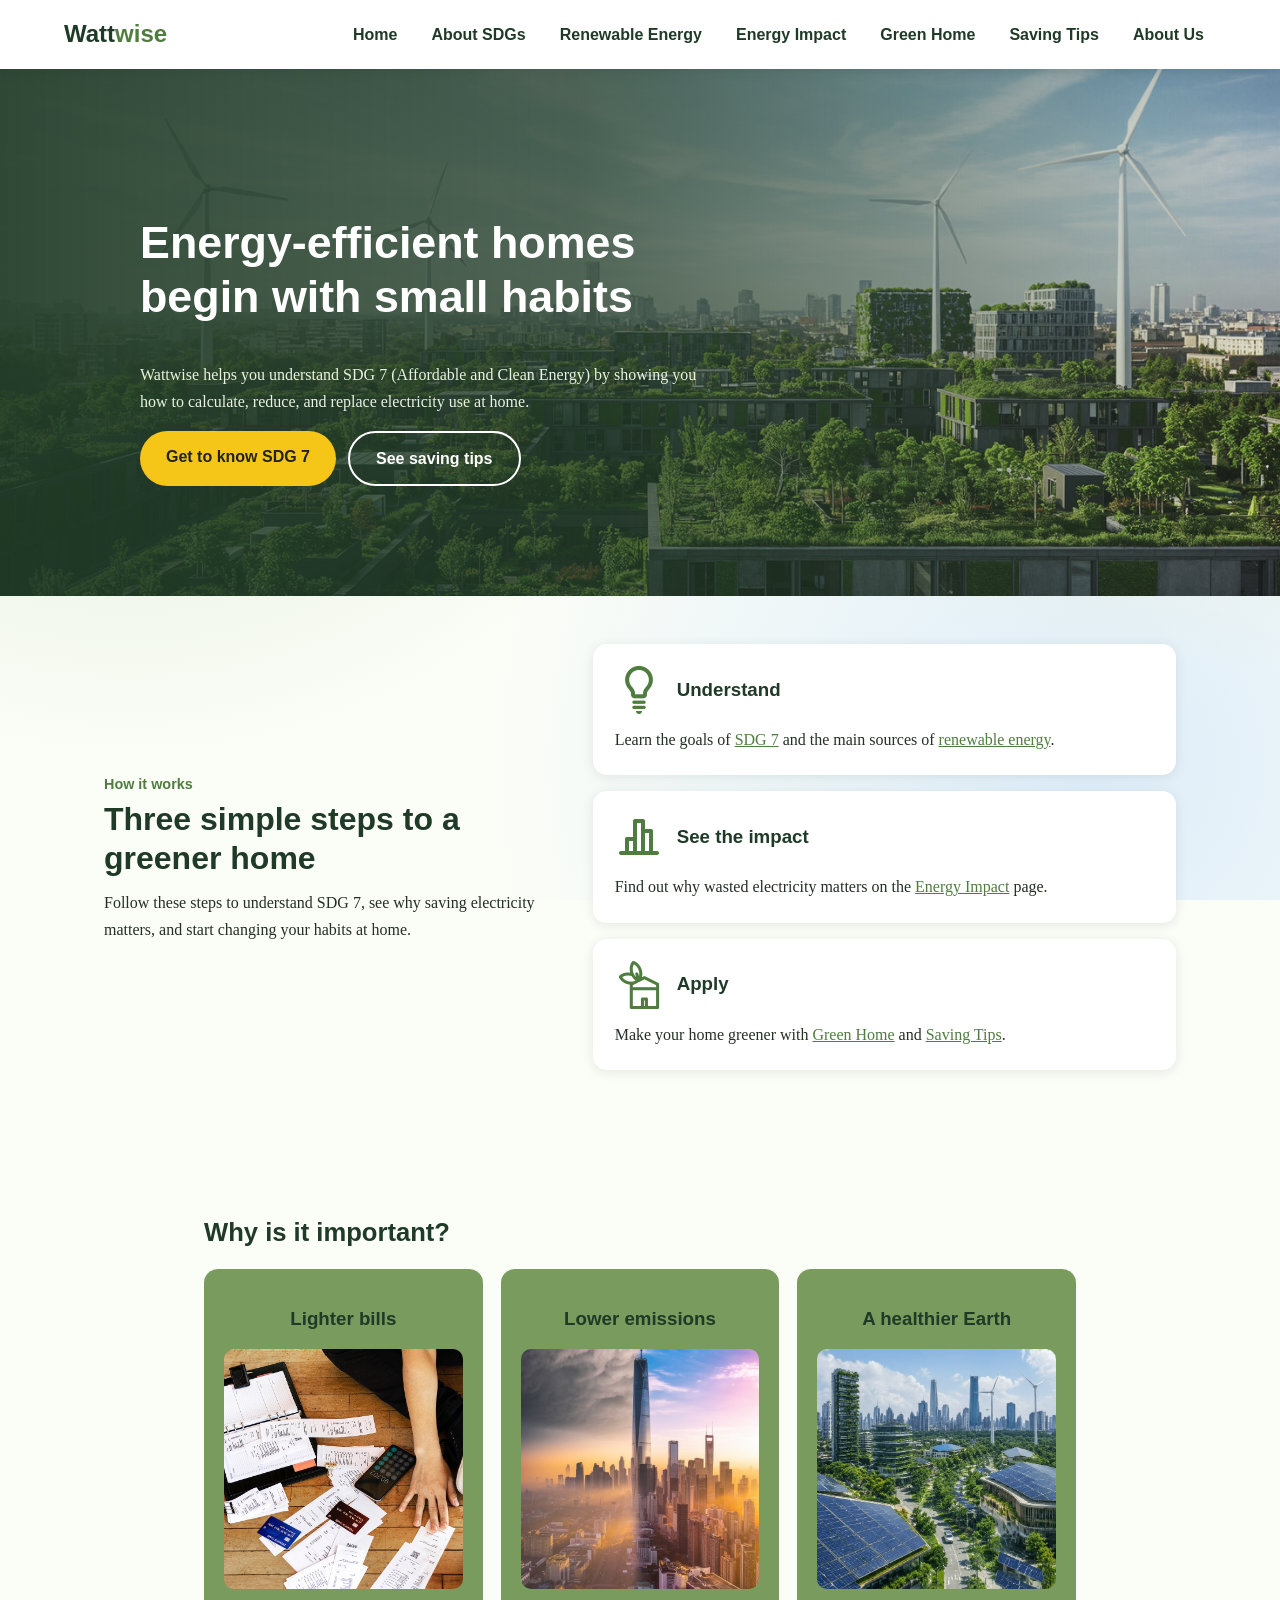
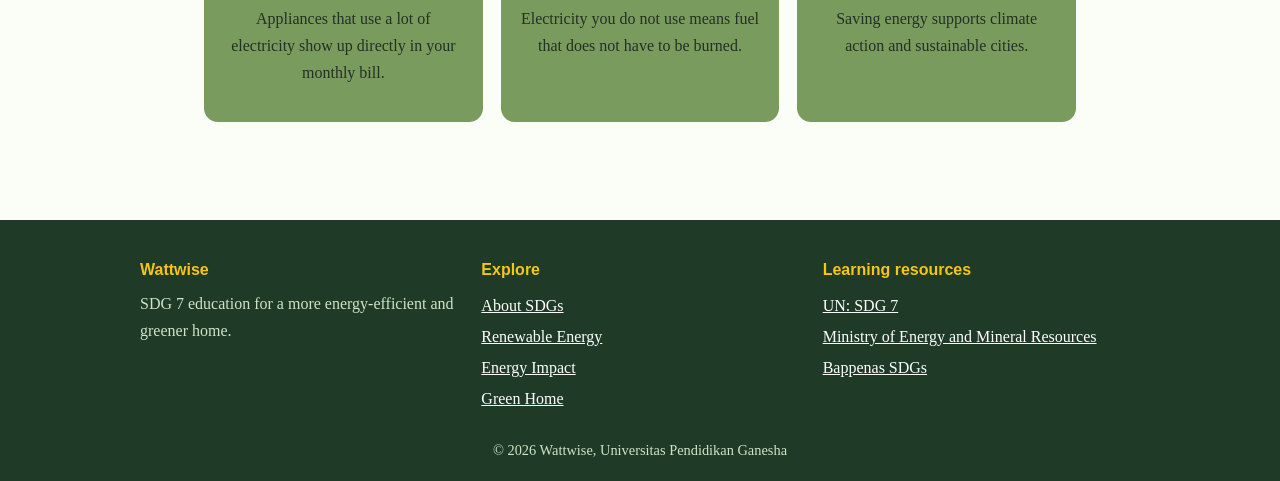
==== commit 7f83ff21: "rapihin layout" ====
--- a/index.html
+++ b/index.html
@@ -40,7 +40,7 @@
       </div>
     </section>
 
-<section class="why">
+    <section class="why">
       <div class="why-text">
         <span class="label">How it works</span>
         <h2>Three simple steps to a greener home</h2>
@@ -50,7 +50,7 @@
         </p>
       </div>
 
-<ol class="steps">
+      <ol class="steps">
         <li>
           <img class="vector" src="bulb icon.png" alt="">
           <h3>Understand</h3>
@@ -73,6 +73,7 @@
           </p>
         </li>
       </ol>
+    </section>
 
     <section>
       <h2>Why is it important?</h2>
--- a/home.css
+++ b/home.css
@@ -44,12 +44,18 @@
   justify-content: flex-start !important;
 }
 
-/* ===== How it works (two-column layout) ===== */
+/* ===== How it works ===== */
 .why {
   display: grid;
-  grid-template-columns: 1fr 1.4fr;
+  grid-template-columns: 1fr 1.3fr;
   gap: 40px;
   align-items: center;
+  max-width: 1200px;
+}
+
+.why-text {
+  max-width: none;
+  text-align: left;
 }
 
 .label {
@@ -73,36 +79,35 @@
   margin: 0;
   padding: 0;
   display: grid;
-  grid-template-columns: 1fr 1fr;
+  grid-template-columns: 1fr;
   gap: 16px;
-  counter-reset: s;
 }
 
 .steps li {
-  counter-increment: s;
+  display: grid;
+  grid-template-columns: 48px 1fr;
+  column-gap: 14px;
+  align-items: center;
+  align-content: start;
   background: #fff;
   border-radius: 14px;
   padding: 22px;
   box-shadow: 0 2px 12px rgba(31, 58, 38, 0.1);
 }
 
-.steps li:last-child {
-  grid-column: 1 / -1;
-}
-
 .steps .vector {
-  display: block;
-  width: 56px;
-  height: 56px;
-  margin-bottom: 12px;
+  width: 48px;
+  height: 48px;
+  margin: 0;
 }
 
 .steps h3 {
-  margin: 0 0 4px;
+  margin: 0;
 }
 
 .steps p {
-  margin: 0;
+  grid-column: 1 / -1;
+  margin: 12px 0 0;
 }
 
 /* ===== Why it matters (cards) ===== */
@@ -142,7 +147,14 @@
   flex-wrap: wrap;
 }
 
-/* ===== Responsive ===== */
+/* ===== Responsive: tablet ===== */
+@media (max-width: 960px) {
+  .grid {
+    grid-template-columns: repeat(2, 1fr);
+  }
+}
+
+/* ===== Responsive: phone ===== */
 @media (max-width: 700px) {
   .hero {
     min-height: 420px;
@@ -159,16 +171,24 @@
   .why {
     grid-template-columns: 1fr;
     gap: 24px;
-  } 
-}
-
-  .grid {
-    grid-template-columns: 1fr;
   }
 
   .steps {
     grid-template-columns: 1fr;
   }
+
+  .grid {
+    grid-template-columns: 1fr;
+  }
+  
+  .why {
+    grid-template-columns: 1fr;
+    gap: 24px;
+  }
+}
+
+
+
 /* ===== Accessibility: reduce motion ===== */
 @media (prefers-reduced-motion: reduce) {
   .card:hover,
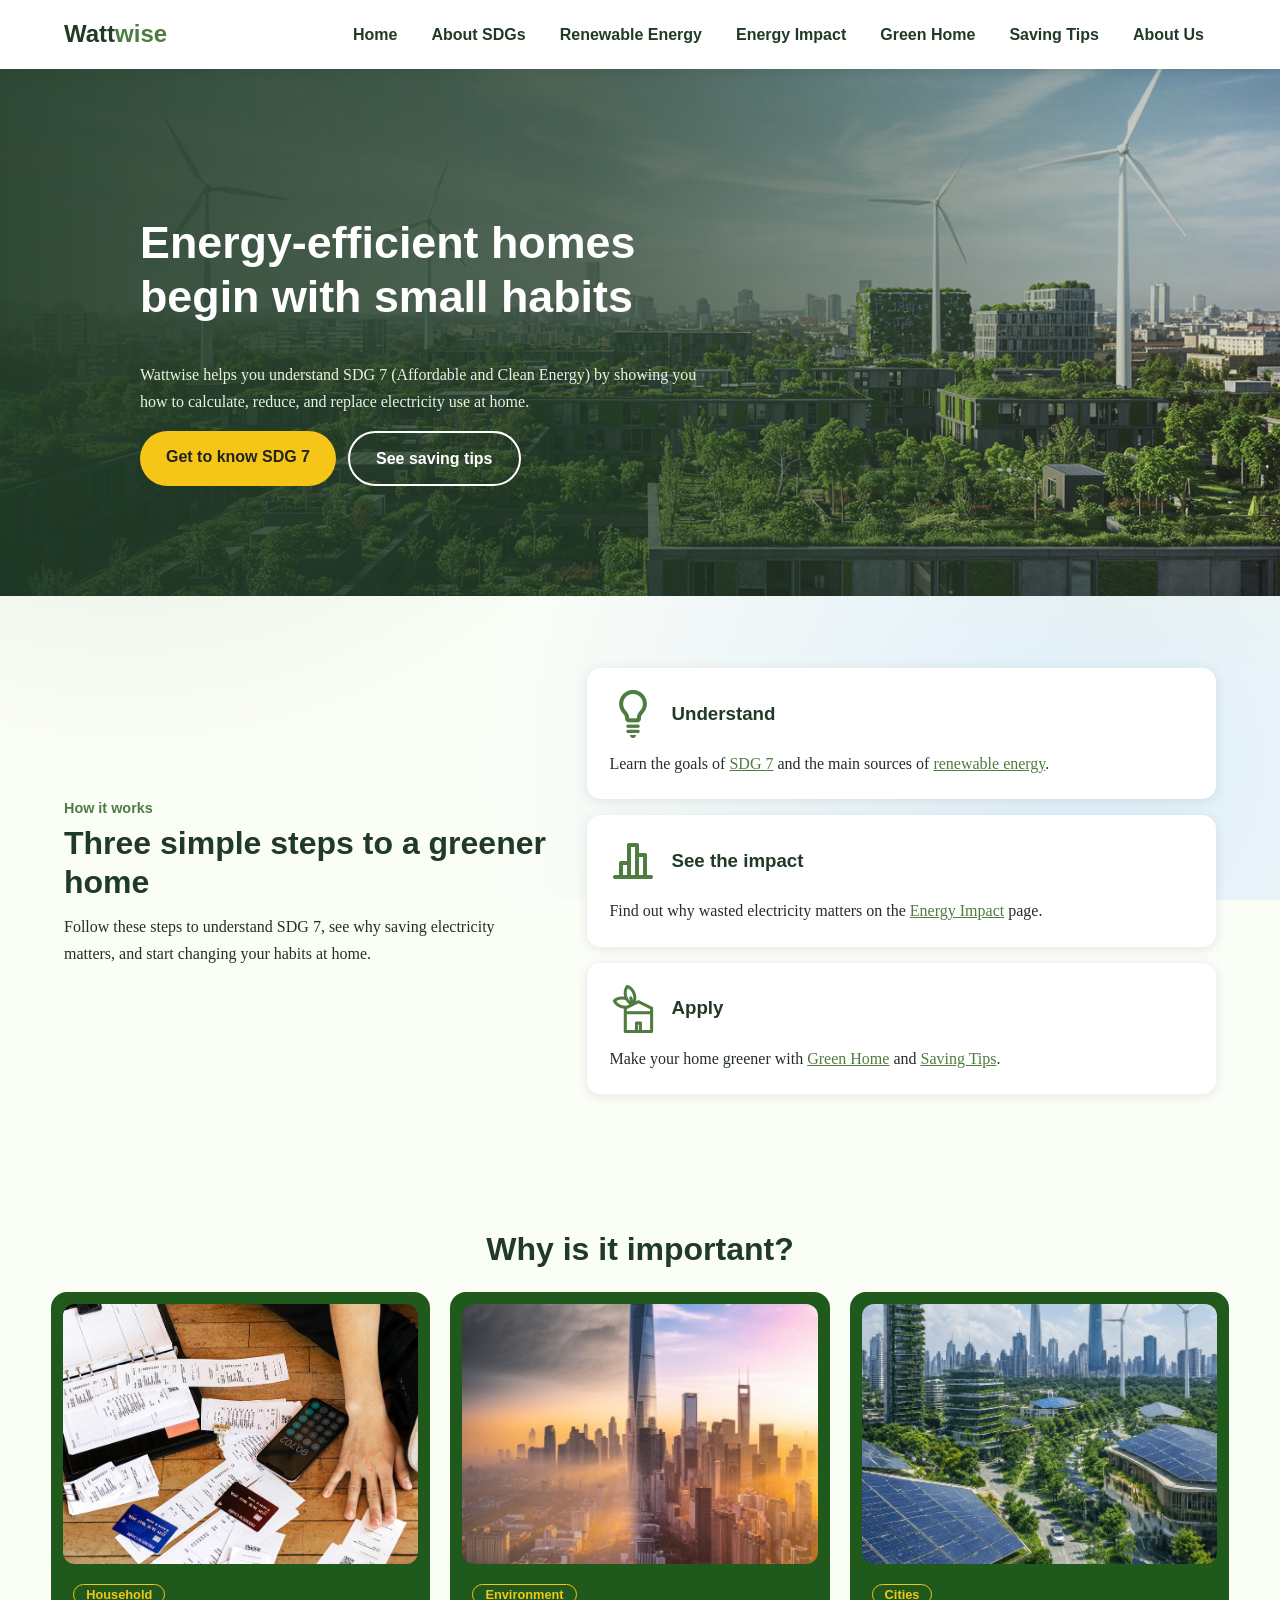
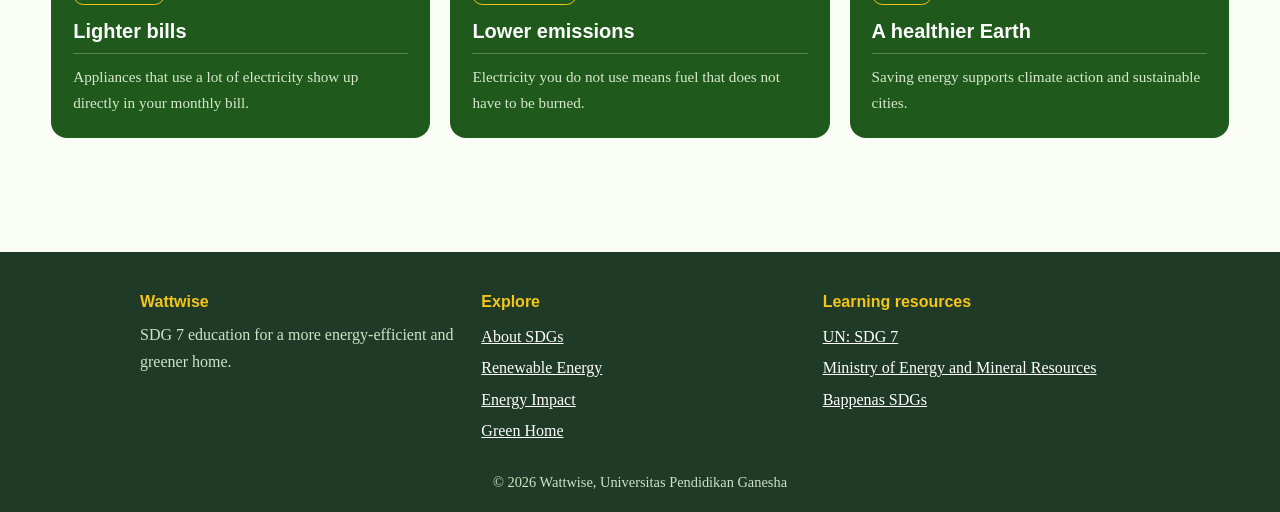
==== commit 44ba0877: "final" ====
--- a/index.html
+++ b/index.html
@@ -75,23 +75,33 @@
       </ol>
     </section>
 
-    <section>
+    <section class="important">
       <h2>Why is it important?</h2>
+      
       <div class="grid">
         <div class="card">
-          <h3>Lighter bills</h3>
           <img class="foto" src="pay bills.jpg" alt="pay bills">
-          <p>Appliances that use a lot of electricity show up directly in your monthly bill.</p>
+          <div class="card-body">
+            <span class="chip">Household</span>
+            <h3>Lighter bills</h3>
+            <p>Appliances that use a lot of electricity show up directly in your monthly bill.</p>
+          </div>
         </div>
         <div class="card">
-          <h3>Lower emissions</h3>
           <img class="foto" src="air polution.jpg" alt="air polution">
-          <p>Electricity you do not use means fuel that does not have to be burned.</p>
+          <div class="card-body">
+            <span class="chip">Environment</span>
+            <h3>Lower emissions</h3>
+            <p>Electricity you do not use means fuel that does not have to be burned.</p>
+          </div>
         </div>
         <div class="card">
-          <h3>A healthier Earth</h3>
-          <img class="foto" src="sustainable city.jpg" alt="air polution">
-          <p>Saving energy supports climate action and sustainable cities.</p>
+          <img class="foto" src="sustainable city.jpg" alt="sustainable city">
+          <div class="card-body">
+            <span class="chip">Cities</span>
+            <h3>A healthier Earth</h3>
+            <p>Saving energy supports climate action and sustainable cities.</p>
+          </div>
         </div>
       </div>
     </section>
--- a/home.css
+++ b/home.css
@@ -50,11 +50,11 @@
   grid-template-columns: 1fr 1.3fr;
   gap: 40px;
   align-items: center;
-  max-width: 1200px;
+  max-width: none;
+  padding: 72px max(5%, calc((100vw - 1200px) / 2));
 }
 
 .why-text {
-  max-width: none;
   text-align: left;
 }
 
@@ -110,19 +110,30 @@
   margin: 12px 0 0;
 }
 
-/* ===== Why it matters (cards) ===== */
+/* ===== Why is it important? (cards) ===== */
+.important {
+  max-width: none;
+  padding: 64px 4%;
+}
+
+.important h2 {
+  margin: 0 0 24px;
+  font-size: 2rem;
+  text-align: center;
+}
+
 .grid {
   display: grid;
   grid-template-columns: repeat(3, 1fr);
-  gap: 18px;
+  gap: 20px;
 }
 
 .card {
-  background: #799b5e;
-  border-radius: 14px;
-  padding: 20px;
+  background: #1f5a1c;
+  border-radius: 16px;
+  padding: 12px;
+  text-align: left;
   transition: transform 0.2s;
-  text-align: center;
 }
 
 .card:hover {
@@ -131,12 +142,39 @@
 
 .foto {
   width: 100%;
-  height: 240px;
+  height: 260px;
   object-fit: cover;
   object-position: center;
-  border-radius: 10px;
+  border-radius: 12px;
   display: block;
-  margin: 8px 0;
+  margin: 0;
+}
+
+.card-body {
+  padding: 16px 10px 10px;
+}
+
+.chip {
+  display: inline-block;
+  padding: 2px 12px;
+  border: 1px solid var(--y);
+  border-radius: 20px;
+  color: var(--y);
+  font: 600 0.8rem "Trebuchet MS", sans-serif;
+}
+
+.card h3 {
+  margin: 12px 0 10px;
+  padding-bottom: 10px;
+  border-bottom: 1px solid rgba(255, 255, 255, 0.25);
+  color: #fff;
+  font-size: 1.25rem;
+}
+
+.card p {
+  margin: 0;
+  color: #d7e8cc;
+  font-size: 0.95rem;
 }
 
 /* ===== Buttons row ===== */
@@ -171,23 +209,21 @@
   .why {
     grid-template-columns: 1fr;
     gap: 24px;
-  }
-
-  .steps {
-    grid-template-columns: 1fr;
+    padding: 48px 5%;
+  }
+
+  .important {
+    padding: 48px 5%;
   }
 
   .grid {
     grid-template-columns: 1fr;
   }
-  
-  .why {
-    grid-template-columns: 1fr;
-    gap: 24px;
-  }
-}
-
-
+
+  .foto {
+    height: 220px;
+  }
+}
 
 /* ===== Accessibility: reduce motion ===== */
 @media (prefers-reduced-motion: reduce) {
